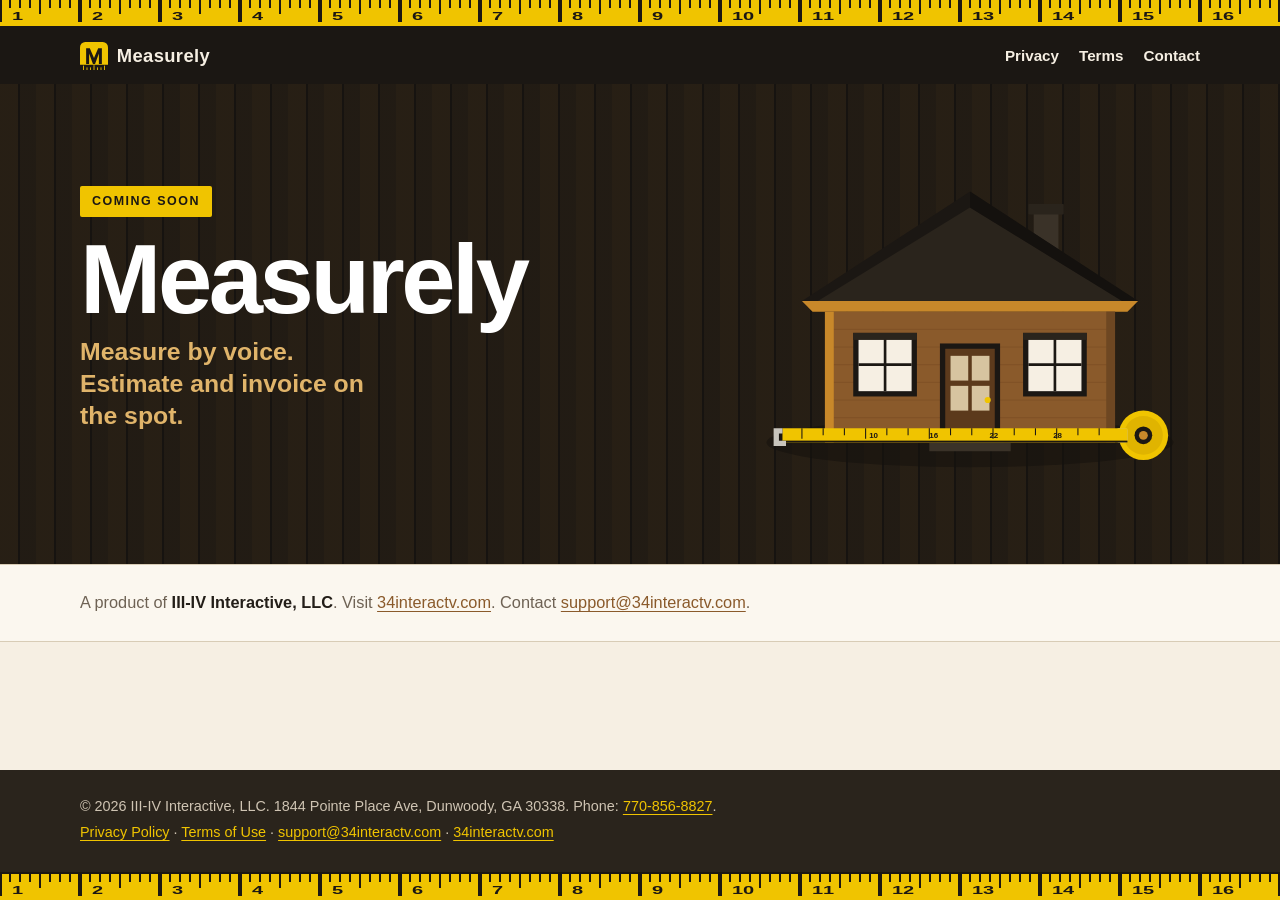
==== index.html @ d39fca2f "Add Measurely holding site. Static coming-soon pages for measurelypro.com, published by III-IV Inter" ====
<!DOCTYPE html>
<html lang="en">
<head>
<meta charset="utf-8">
<meta name="viewport" content="width=device-width, initial-scale=1">
<meta name="theme-color" content="#1b1713">
<meta http-equiv="Content-Security-Policy" content="default-src 'self'; style-src 'self'; img-src 'self'; base-uri 'self'; form-action 'none'">
<link rel="icon" href="favicon.svg" type="image/svg+xml">
<link rel="stylesheet" href="style.css">

<title>Measurely — Coming soon | III-IV Interactive, LLC</title>
<meta name="description" content="Measure by voice. Estimate and invoice on the spot. Measurely is coming soon from III-IV Interactive, LLC.">
<link rel="canonical" href="https://measurelypro.com/">
<meta property="og:type" content="website">
<meta property="og:site_name" content="Measurely">
<meta property="og:title" content="Measurely — Coming soon">
<meta property="og:description" content="Measure by voice. Estimate and invoice on the spot.">
<meta property="og:url" content="https://measurelypro.com/">
</head>
<body>
<a class="skip" href="#main">Skip to content</a>
<div class="ruler" aria-hidden="true"></div>
<header>
  <div class="wrap">
    <a class="brand" href="index.html">
      <img class="mark" src="favicon.svg" alt="">
      Measurely
    </a>
    <nav aria-label="Site">
      <a href="privacy.html">Privacy</a>
      <a href="terms.html">Terms</a>
      <a href="mailto:support@34interactv.com">Contact</a>
    </nav>
  </div>
</header>

<section class="hero">
  <div class="wrap hero-grid">
    <div>
      <p class="eyebrow">Coming soon</p>
      <h1>Measurely</h1>
      <p class="tagline">Measure by voice. Estimate and invoice on the spot.</p>
    </div>
    <div class="hero-art">
      <img src="img/hero.svg" width="520" height="420" alt="A house with a tape measure laid along its foundation.">
    </div>
  </div>
</section>
<main id="main" class="band">
  <div class="wrap">
    <p>A product of <strong>III-IV Interactive, LLC</strong>. Visit <a href="https://34interactv.com">34interactv.com</a>. Contact <a href="mailto:support@34interactv.com">support@34interactv.com</a>.</p>
  </div>
</main>
<footer>
  <div class="wrap">
    <p>&copy; 2026 III-IV Interactive, LLC. 1844 Pointe Place Ave, Dunwoody, GA 30338. Phone: <a href="tel:+17708568827">770-856-8827</a>.</p>
    <p><a href="privacy.html">Privacy Policy</a> &middot; <a href="terms.html">Terms of Use</a> &middot; <a href="mailto:support@34interactv.com">support@34interactv.com</a> &middot; <a href="https://34interactv.com">34interactv.com</a></p>
  </div>
</footer>
<div class="ruler bottom" aria-hidden="true"></div>

</body>
</html>
---- style.css ----
/* Measurely holding site — III-IV Interactive, LLC */
:root{
  --charcoal:#1b1713;
  --charcoal-2:#2a241c;
  --ink:#231e18;
  --cream:#f6efe3;
  --paper:#fbf7ef;
  --wood:#8a5a2b;
  --amber:#c8882a;
  --amber-light:#e0b46a;
  --yellow:#f0c400;
  --muted:#6e6254;
  --line:#d8ccb6;
  --max:1120px;
}
*{box-sizing:border-box}
html{scroll-behavior:smooth}
html,body{margin:0;padding:0}
body{
  font-family:"Segoe UI","Helvetica Neue",Helvetica,Arial,sans-serif;
  color:var(--ink);
  background:var(--cream);
  line-height:1.55;
  min-height:100vh;
  display:flex;
  flex-direction:column;
}
img{max-width:100%;height:auto;display:block}
a{color:var(--wood);text-underline-offset:3px}
a:hover{color:var(--charcoal)}
a:focus-visible,button:focus-visible{
  outline:3px solid var(--yellow);
  outline-offset:3px;
}
.skip{
  position:absolute;left:-999px;top:0;
  background:var(--yellow);color:var(--charcoal);padding:.5rem 1rem;z-index:10;
}
.skip:focus{left:8px;top:8px}
.wrap{width:min(var(--max), calc(100% - 2.4rem));margin:0 auto}

/* Tape-measure ruler strip */
.ruler{
  height:28px;
  background-color:var(--yellow);
  background-image:url("img/ruler.svg");
  background-repeat:repeat-x;
  background-size:auto 28px;
  background-position:left top;
  border-bottom:2px solid var(--charcoal);
  flex-shrink:0;
}
.ruler.bottom{border-bottom:0;border-top:2px solid var(--charcoal)}

/* Header */
header{
  background:var(--charcoal);
  color:var(--cream);
  padding:.85rem 0;
}
header .wrap{display:flex;align-items:center;justify-content:space-between;gap:1rem;flex-wrap:wrap}
.brand{
  color:var(--cream);text-decoration:none;font-weight:800;letter-spacing:.02em;
  font-size:1.15rem;display:inline-flex;align-items:center;gap:.55rem;
}
.brand .mark{
  width:28px;height:28px;display:block;flex-shrink:0;
}
.brand:hover{color:var(--yellow)}
nav{display:flex;gap:1.25rem;flex-wrap:wrap}
nav a{color:var(--cream);text-decoration:none;font-weight:600;font-size:.95rem}
nav a:hover,nav a[aria-current="page"]{color:var(--yellow)}

/* Hero */
.hero{
  background-color:var(--charcoal);
  background-image:
    repeating-linear-gradient(
      90deg,
      rgba(200,136,42,.07) 0 18px,
      rgba(0,0,0,.18) 18px 20px,
      rgba(200,136,42,.04) 20px 36px
    );
  color:var(--cream);
  padding:3.2rem 0 3.6rem;
}
.hero-grid{
  display:grid;
  grid-template-columns:1.15fr .85fr;
  gap:2.4rem;
  align-items:center;
}
.eyebrow{
  display:inline-block;
  background:var(--yellow);
  color:var(--charcoal);
  font-weight:800;
  letter-spacing:.12em;
  text-transform:uppercase;
  font-size:.78rem;
  padding:.35rem .75rem;
  border-radius:2px;
  margin:0 0 1.1rem;
}
h1{
  font-weight:800;
  letter-spacing:-.035em;
  font-size:clamp(3rem, 9vw, 6.1rem);
  line-height:.92;
  margin:0 0 .7rem;
  color:#fff;
}
.tagline{
  font-size:clamp(1.15rem, 2.4vw, 1.55rem);
  font-weight:600;
  color:var(--amber-light);
  margin:0 0 1.4rem;
  max-width:22ch;
  line-height:1.3;
}
.hero-art{justify-self:center;width:min(100%,480px)}
.hero-art svg,.hero-art img{width:100%;height:auto}

/* Publisher band */
.band{
  background:var(--paper);
  border-top:1px solid var(--line);
  border-bottom:1px solid var(--line);
  padding:1.6rem 0;
}
.band p{margin:0;color:var(--muted);font-size:1.02rem}
.band strong{color:var(--ink);font-weight:700}

/* Legal pages */
main.page{flex:1;padding:2.4rem 0 3.5rem}
main.page h1{
  color:var(--charcoal);
  font-size:clamp(2rem, 5vw, 3rem);
  margin:0 0 .4rem;
  letter-spacing:-.03em;
}
.lede{color:var(--muted);margin:0 0 1.6rem}
main.page h2{font-size:1.15rem;margin:1.8rem 0 .5rem;color:var(--charcoal)}
main.page p{max-width:62ch;margin:0 0 1rem}
.updated{color:var(--muted);font-size:.92rem}

/* Footer — same factual pattern as 34interactv.com */
footer{
  margin-top:auto;
  background:var(--charcoal-2);
  color:#cfc4b3;
  font-size:.9rem;
  padding:1.3rem 0 1.5rem;
}
footer p{margin:.3em 0}
footer a{color:var(--yellow)}
footer a:hover{color:#fff}

/* 404 */
.notfound{padding:4rem 0 5rem;text-align:center}
.notfound h1{color:var(--charcoal);font-size:clamp(2.4rem,6vw,4rem)}

@media (max-width:800px){
  .hero{padding:2.2rem 0 2.4rem}
  .hero-grid{grid-template-columns:1fr;gap:1.6rem}
  .hero-art{order:-1;width:min(100%,340px)}
  h1{font-size:clamp(2.6rem,14vw,4.2rem)}
  .tagline{max-width:none}
}
@media (prefers-reduced-motion:reduce){
  html{scroll-behavior:auto}
}
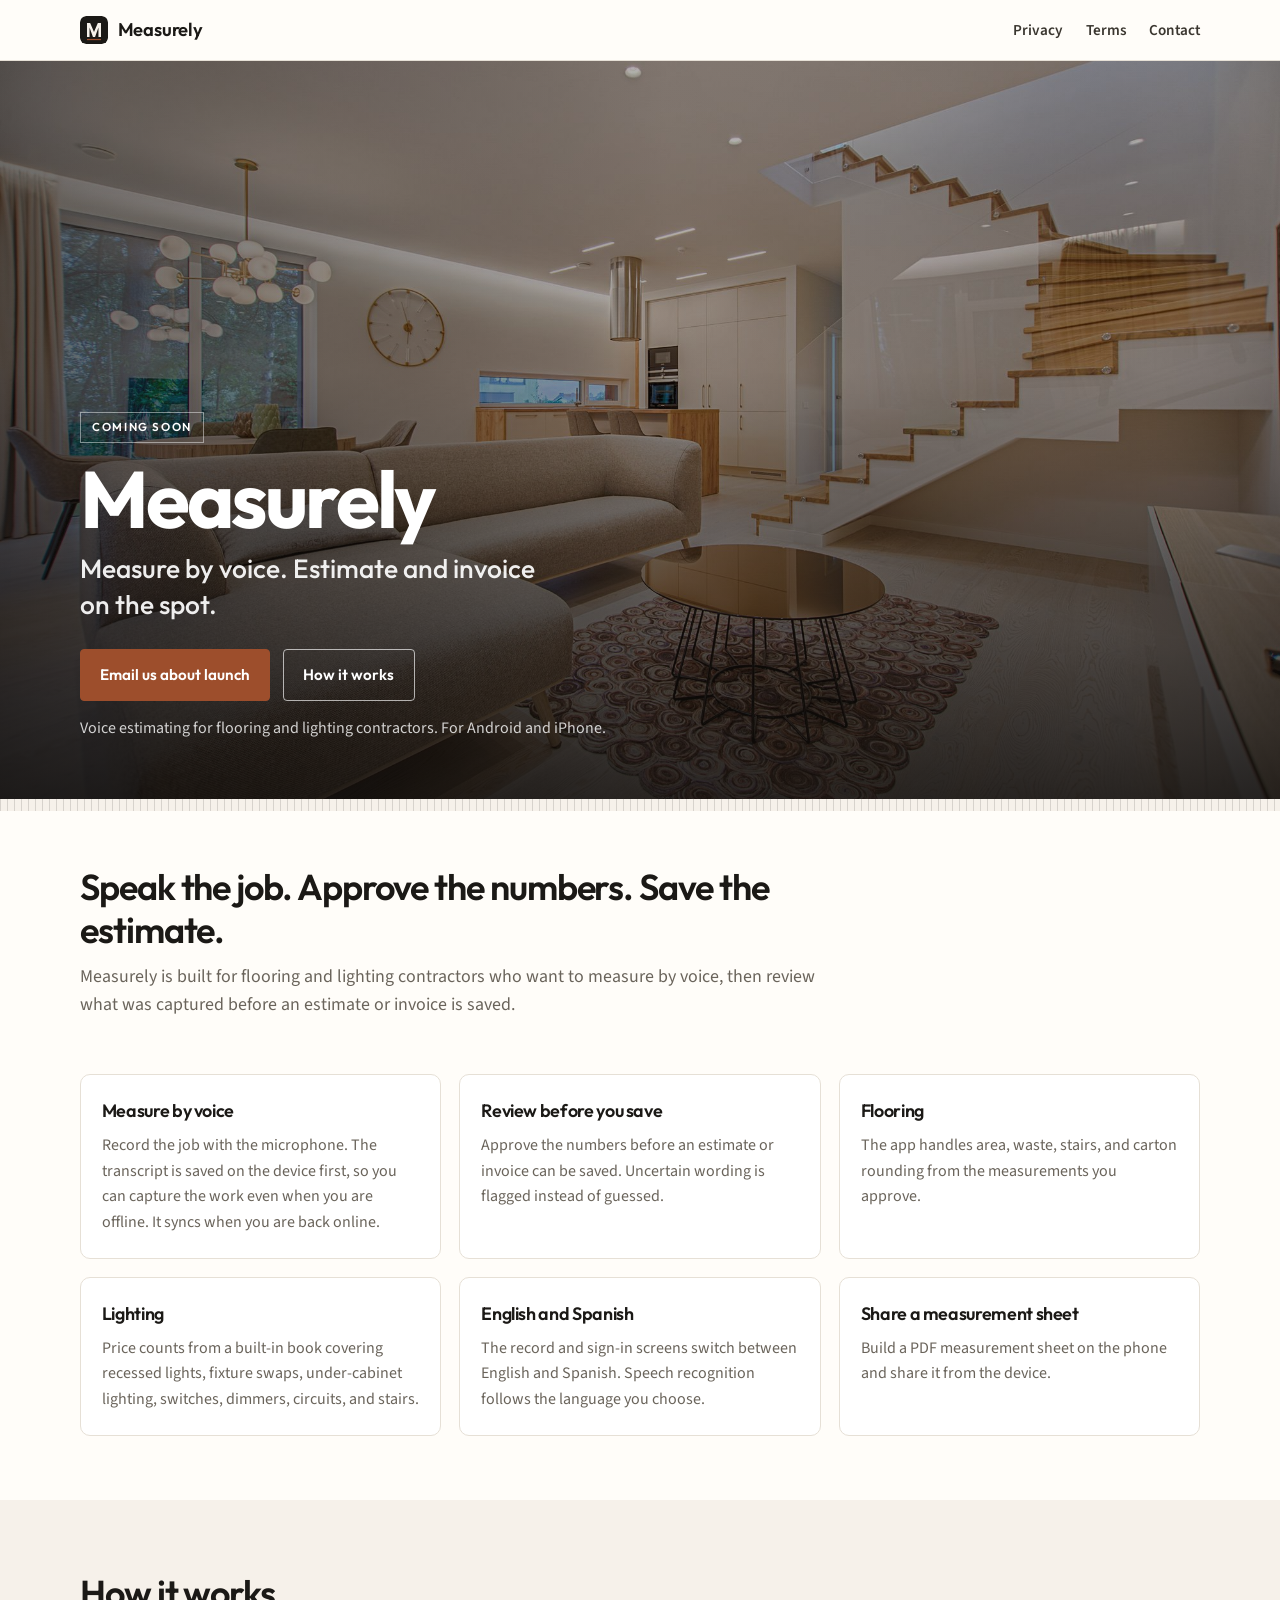
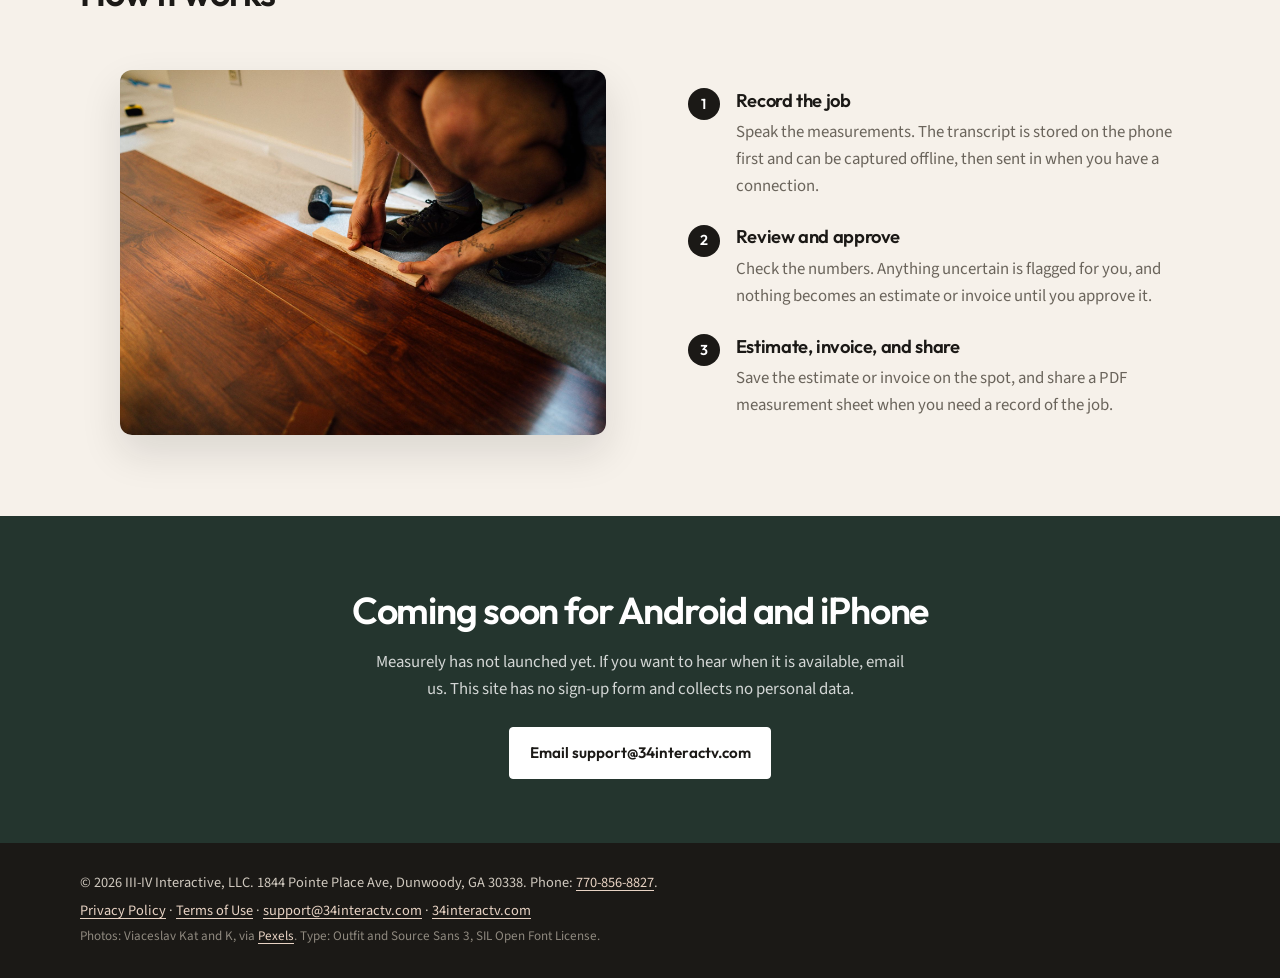
==== commit fcb959d2: "Redesign the Measurely holding site. Replace the tape-measure-heavy holding page with a calmer contr" ====
--- a/index.html
+++ b/index.html
@@ -3,23 +3,23 @@
 <head>
 <meta charset="utf-8">
 <meta name="viewport" content="width=device-width, initial-scale=1">
-<meta name="theme-color" content="#1b1713">
-<meta http-equiv="Content-Security-Policy" content="default-src 'self'; style-src 'self'; img-src 'self'; base-uri 'self'; form-action 'none'">
+<meta name="theme-color" content="#1b1916">
+<meta http-equiv="Content-Security-Policy" content="default-src 'self'; style-src 'self'; img-src 'self'; font-src 'self'; base-uri 'self'; form-action 'none'">
 <link rel="icon" href="favicon.svg" type="image/svg+xml">
 <link rel="stylesheet" href="style.css">
 
 <title>Measurely — Coming soon | III-IV Interactive, LLC</title>
-<meta name="description" content="Measure by voice. Estimate and invoice on the spot. Measurely is coming soon from III-IV Interactive, LLC.">
+<meta name="description" content="Voice estimating for flooring and lighting contractors. Measure by voice. Estimate and invoice on the spot. Coming soon from III-IV Interactive, LLC.">
 <link rel="canonical" href="https://measurelypro.com/">
 <meta property="og:type" content="website">
 <meta property="og:site_name" content="Measurely">
 <meta property="og:title" content="Measurely — Coming soon">
-<meta property="og:description" content="Measure by voice. Estimate and invoice on the spot.">
+<meta property="og:description" content="Voice estimating for flooring and lighting contractors. Measure by voice. Estimate and invoice on the spot.">
 <meta property="og:url" content="https://measurelypro.com/">
+<meta property="og:image" content="https://measurelypro.com/img/hero-interior.jpg">
 </head>
 <body>
 <a class="skip" href="#main">Skip to content</a>
-<div class="ruler" aria-hidden="true"></div>
 <header>
   <div class="wrap">
     <a class="brand" href="index.html">
@@ -35,29 +35,102 @@
 </header>
 
 <section class="hero">
-  <div class="wrap hero-grid">
-    <div>
-      <p class="eyebrow">Coming soon</p>
-      <h1>Measurely</h1>
-      <p class="tagline">Measure by voice. Estimate and invoice on the spot.</p>
+  <img src="img/hero-interior.jpg" alt="A modern living room with light wood floors, a staircase, and recessed lighting." width="2000" height="1286">
+  <div class="wrap">
+    <p class="eyebrow">Coming soon</p>
+    <h1>Measurely</h1>
+    <p class="tagline">Measure by voice. Estimate and invoice on the spot.</p>
+    <div class="hero-actions">
+      <a class="btn" href="mailto:support@34interactv.com?subject=Measurely%20launch%20news">Email us about launch</a>
+      <a class="btn ghost" href="#how">How it works</a>
     </div>
-    <div class="hero-art">
-      <img src="img/hero.svg" width="520" height="420" alt="A house with a tape measure laid along its foundation.">
-    </div>
+    <p class="sub">Voice estimating for flooring and lighting contractors. For Android and iPhone.</p>
   </div>
 </section>
-<main id="main" class="band">
-  <div class="wrap">
-    <p>A product of <strong>III-IV Interactive, LLC</strong>. Visit <a href="https://34interactv.com">34interactv.com</a>. Contact <a href="mailto:support@34interactv.com">support@34interactv.com</a>.</p>
-  </div>
+<div class="tick" aria-hidden="true"></div>
+<main id="main">
+  <section class="intro">
+    <div class="wrap">
+      <h2>Speak the job. Approve the numbers. Save the estimate.</h2>
+      <p>Measurely is built for flooring and lighting contractors who want to measure by voice, then review what was captured before an estimate or invoice is saved.</p>
+    </div>
+  </section>
+  <section class="features">
+    <div class="wrap grid">
+      <article class="card">
+        <h3>Measure by voice</h3>
+        <p>Record the job with the microphone. The transcript is saved on the device first, so you can capture the work even when you are offline. It syncs when you are back online.</p>
+      </article>
+      <article class="card">
+        <h3>Review before you save</h3>
+        <p>Approve the numbers before an estimate or invoice can be saved. Uncertain wording is flagged instead of guessed.</p>
+      </article>
+      <article class="card">
+        <h3>Flooring</h3>
+        <p>The app handles area, waste, stairs, and carton rounding from the measurements you approve.</p>
+      </article>
+      <article class="card">
+        <h3>Lighting</h3>
+        <p>Price counts from a built-in book covering recessed lights, fixture swaps, under-cabinet lighting, switches, dimmers, circuits, and stairs.</p>
+      </article>
+      <article class="card">
+        <h3>English and Spanish</h3>
+        <p>The record and sign-in screens switch between English and Spanish. Speech recognition follows the language you choose.</p>
+      </article>
+      <article class="card">
+        <h3>Share a measurement sheet</h3>
+        <p>Build a PDF measurement sheet on the phone and share it from the device.</p>
+      </article>
+    </div>
+  </section>
+  <section class="how" id="how">
+    <div class="wrap">
+      <h2>How it works</h2>
+      <div class="how-grid">
+        <figure class="how-photo">
+          <img src="img/flooring-install.jpg" alt="A contractor setting a hardwood plank during a floor installation." width="2000" height="1333">
+        </figure>
+        <ol class="steps">
+          <li>
+            <span class="num" aria-hidden="true">1</span>
+            <div>
+              <h3>Record the job</h3>
+              <p>Speak the measurements. The transcript is stored on the phone first and can be captured offline, then sent in when you have a connection.</p>
+            </div>
+          </li>
+          <li>
+            <span class="num" aria-hidden="true">2</span>
+            <div>
+              <h3>Review and approve</h3>
+              <p>Check the numbers. Anything uncertain is flagged for you, and nothing becomes an estimate or invoice until you approve it.</p>
+            </div>
+          </li>
+          <li>
+            <span class="num" aria-hidden="true">3</span>
+            <div>
+              <h3>Estimate, invoice, and share</h3>
+              <p>Save the estimate or invoice on the spot, and share a PDF measurement sheet when you need a record of the job.</p>
+            </div>
+          </li>
+        </ol>
+      </div>
+    </div>
+  </section>
+  <section class="cta">
+    <div class="wrap">
+      <h2>Coming soon for Android and iPhone</h2>
+      <p>Measurely has not launched yet. If you want to hear when it is available, email us. This site has no sign-up form and collects no personal data.</p>
+      <a class="btn" href="mailto:support@34interactv.com?subject=Measurely%20launch%20news">Email support@34interactv.com</a>
+    </div>
+  </section>
 </main>
 <footer>
   <div class="wrap">
     <p>&copy; 2026 III-IV Interactive, LLC. 1844 Pointe Place Ave, Dunwoody, GA 30338. Phone: <a href="tel:+17708568827">770-856-8827</a>.</p>
     <p><a href="privacy.html">Privacy Policy</a> &middot; <a href="terms.html">Terms of Use</a> &middot; <a href="mailto:support@34interactv.com">support@34interactv.com</a> &middot; <a href="https://34interactv.com">34interactv.com</a></p>
+    <p class="credits">Photos: Viaceslav Kat and K, via <a href="https://www.pexels.com">Pexels</a>. Type: Outfit and Source Sans 3, SIL Open Font License.</p>
   </div>
 </footer>
-<div class="ruler bottom" aria-hidden="true"></div>
 
 </body>
 </html>
--- a/style.css
+++ b/style.css
@@ -1,170 +1,315 @@
-/* Measurely holding site — III-IV Interactive, LLC */
+/* Measurely — III-IV Interactive, LLC */
+@font-face{font-family:Outfit;src:url("fonts/outfit-latin-400-normal.woff2") format("woff2");font-weight:400;font-style:normal;font-display:swap}
+@font-face{font-family:Outfit;src:url("fonts/outfit-latin-500-normal.woff2") format("woff2");font-weight:500;font-style:normal;font-display:swap}
+@font-face{font-family:Outfit;src:url("fonts/outfit-latin-600-normal.woff2") format("woff2");font-weight:600;font-style:normal;font-display:swap}
+@font-face{font-family:Outfit;src:url("fonts/outfit-latin-700-normal.woff2") format("woff2");font-weight:700;font-style:normal;font-display:swap}
+@font-face{font-family:"Source Sans 3";src:url("fonts/source-sans-3-latin-400-normal.woff2") format("woff2");font-weight:400;font-style:normal;font-display:swap}
+@font-face{font-family:"Source Sans 3";src:url("fonts/source-sans-3-latin-600-normal.woff2") format("woff2");font-weight:600;font-style:normal;font-display:swap}
+
 :root{
-  --charcoal:#1b1713;
-  --charcoal-2:#2a241c;
-  --ink:#231e18;
-  --cream:#f6efe3;
-  --paper:#fbf7ef;
-  --wood:#8a5a2b;
-  --amber:#c8882a;
-  --amber-light:#e0b46a;
-  --yellow:#f0c400;
-  --muted:#6e6254;
-  --line:#d8ccb6;
+  --ink:#1b1916;
+  --ink-soft:#3a362f;
+  --muted:#6a645b;
+  --cream:#f6f1ea;
+  --paper:#fffdf9;
+  --card:#ffffff;
+  --line:#e6e0d6;
+  --clay:#9d4e2c;
+  --clay-dark:#7c3c21;
+  --forest:#24352e;
   --max:1120px;
 }
 *{box-sizing:border-box}
 html{scroll-behavior:smooth}
 html,body{margin:0;padding:0}
 body{
-  font-family:"Segoe UI","Helvetica Neue",Helvetica,Arial,sans-serif;
+  font-family:"Source Sans 3","Segoe UI","Helvetica Neue",Helvetica,Arial,sans-serif;
   color:var(--ink);
   background:var(--cream);
-  line-height:1.55;
+  line-height:1.6;
   min-height:100vh;
   display:flex;
   flex-direction:column;
+  font-size:1.05rem;
 }
 img{max-width:100%;height:auto;display:block}
-a{color:var(--wood);text-underline-offset:3px}
-a:hover{color:var(--charcoal)}
-a:focus-visible,button:focus-visible{
-  outline:3px solid var(--yellow);
+a{color:var(--clay);text-underline-offset:3px}
+a:hover{color:var(--clay-dark)}
+a:focus-visible,.btn:focus-visible{
+  outline:3px solid var(--clay);
   outline-offset:3px;
 }
 .skip{
-  position:absolute;left:-999px;top:0;
-  background:var(--yellow);color:var(--charcoal);padding:.5rem 1rem;z-index:10;
+  position:absolute;left:-999px;top:0;z-index:20;
+  background:var(--ink);color:#fff;padding:.5rem 1rem;
 }
 .skip:focus{left:8px;top:8px}
-.wrap{width:min(var(--max), calc(100% - 2.4rem));margin:0 auto}
-
-/* Tape-measure ruler strip */
-.ruler{
-  height:28px;
-  background-color:var(--yellow);
-  background-image:url("img/ruler.svg");
-  background-repeat:repeat-x;
-  background-size:auto 28px;
-  background-position:left top;
-  border-bottom:2px solid var(--charcoal);
-  flex-shrink:0;
-}
-.ruler.bottom{border-bottom:0;border-top:2px solid var(--charcoal)}
+.wrap{width:min(var(--max), calc(100% - 2.5rem));margin:0 auto}
 
 /* Header */
 header{
-  background:var(--charcoal);
-  color:var(--cream);
-  padding:.85rem 0;
+  background:var(--paper);
+  border-bottom:1px solid var(--line);
+  padding:.95rem 0;
 }
 header .wrap{display:flex;align-items:center;justify-content:space-between;gap:1rem;flex-wrap:wrap}
 .brand{
-  color:var(--cream);text-decoration:none;font-weight:800;letter-spacing:.02em;
-  font-size:1.15rem;display:inline-flex;align-items:center;gap:.55rem;
-}
+  display:inline-flex;align-items:center;gap:.6rem;
+  font-family:Outfit,sans-serif;
+  font-weight:600;font-size:1.15rem;letter-spacing:-.01em;
+  color:var(--ink);text-decoration:none;
+}
+.brand:hover{color:var(--ink)}
 .brand .mark{
-  width:28px;height:28px;display:block;flex-shrink:0;
-}
-.brand:hover{color:var(--yellow)}
-nav{display:flex;gap:1.25rem;flex-wrap:wrap}
-nav a{color:var(--cream);text-decoration:none;font-weight:600;font-size:.95rem}
-nav a:hover,nav a[aria-current="page"]{color:var(--yellow)}
+  width:28px;height:28px;border-radius:6px;display:block;flex-shrink:0;
+}
+nav{display:flex;gap:1.4rem;flex-wrap:wrap}
+nav a{
+  color:var(--ink-soft);text-decoration:none;
+  font-weight:600;font-size:.95rem;
+}
+nav a:hover,nav a[aria-current="page"]{color:var(--clay)}
 
 /* Hero */
 .hero{
-  background-color:var(--charcoal);
-  background-image:
-    repeating-linear-gradient(
-      90deg,
-      rgba(200,136,42,.07) 0 18px,
-      rgba(0,0,0,.18) 18px 20px,
-      rgba(200,136,42,.04) 20px 36px
-    );
-  color:var(--cream);
-  padding:3.2rem 0 3.6rem;
-}
-.hero-grid{
-  display:grid;
-  grid-template-columns:1.15fr .85fr;
-  gap:2.4rem;
-  align-items:center;
-}
+  position:relative;
+  min-height:min(82vh, 760px);
+  display:flex;
+  align-items:flex-end;
+  color:#fff;
+  background:#16120e;
+}
+.hero img{
+  position:absolute;inset:0;width:100%;height:100%;
+  object-fit:cover;object-position:center 60%;
+}
+.hero::after{
+  content:"";
+  position:absolute;inset:0;
+  background:
+    linear-gradient(180deg, rgba(16,13,10,.18) 0%, rgba(16,13,10,.22) 42%, rgba(16,13,10,.84) 100%),
+    linear-gradient(90deg, rgba(16,13,10,.52) 0%, rgba(16,13,10,.16) 52%, rgba(16,13,10,.2) 100%);
+}
+.hero .wrap{position:relative;z-index:1;padding:5.5rem 0 3.6rem}
 .eyebrow{
   display:inline-block;
-  background:var(--yellow);
-  color:var(--charcoal);
-  font-weight:800;
-  letter-spacing:.12em;
+  font-family:Outfit,sans-serif;
+  font-weight:600;
+  letter-spacing:.14em;
   text-transform:uppercase;
-  font-size:.78rem;
-  padding:.35rem .75rem;
-  border-radius:2px;
-  margin:0 0 1.1rem;
-}
-h1{
-  font-weight:800;
-  letter-spacing:-.035em;
-  font-size:clamp(3rem, 9vw, 6.1rem);
-  line-height:.92;
+  font-size:.72rem;
+  color:#fff;
+  border:1px solid rgba(255,255,255,.45);
+  padding:.32rem .7rem;
+  margin:0 0 1.15rem;
+}
+.hero h1{
+  font-family:Outfit,sans-serif;
+  font-weight:700;
+  letter-spacing:-.04em;
+  font-size:clamp(2.8rem, 7vw, 5rem);
+  line-height:.95;
+  margin:0 0 .85rem;
+  color:#fff;
+}
+.tagline{
+  font-family:Outfit,sans-serif;
+  font-weight:500;
+  font-size:clamp(1.2rem, 2.4vw, 1.65rem);
+  line-height:1.35;
+  max-width:18em;
+  margin:0 0 1.7rem;
+  color:rgba(255,255,255,.92);
+}
+.hero-actions{display:flex;flex-wrap:wrap;gap:.8rem;align-items:center}
+.sub{
+  margin:.9rem 0 0;
+  color:rgba(255,255,255,.8);
+  font-size:1rem;
+  max-width:36em;
+}
+
+/* Buttons */
+.btn{
+  display:inline-block;
+  font-family:Outfit,sans-serif;
+  font-weight:600;
+  font-size:.95rem;
+  text-decoration:none;
+  padding:.8rem 1.2rem;
+  background:var(--clay);
+  color:#fff;
+  border-radius:4px;
+  border:1px solid var(--clay);
+}
+.btn:hover{background:var(--clay-dark);color:#fff;border-color:var(--clay-dark)}
+.btn.ghost{
+  background:transparent;
+  color:#fff;
+  border-color:rgba(255,255,255,.65);
+}
+.btn.ghost:hover{background:#fff;color:var(--ink);border-color:#fff}
+.btn.dark{
+  background:var(--ink);
+  border-color:var(--ink);
+  color:#fff;
+}
+.btn.dark:hover{background:#000;border-color:#000;color:#fff}
+
+/* One subtle ruler-tick accent */
+.tick{
+  height:12px;
+  background:
+    repeating-linear-gradient(90deg,
+      var(--ink) 0 1px,
+      transparent 1px 7px);
+  opacity:.14;
+  border:0;
+  margin:0;
+}
+
+/* Sections */
+.intro{
+  padding:3.4rem 0 2.2rem;
+  background:var(--paper);
+}
+.intro h2{
+  font-family:Outfit,sans-serif;
+  font-weight:600;
+  letter-spacing:-.03em;
+  font-size:clamp(1.7rem, 3.2vw, 2.25rem);
+  line-height:1.2;
   margin:0 0 .7rem;
-  color:#fff;
-}
-.tagline{
-  font-size:clamp(1.15rem, 2.4vw, 1.55rem);
-  font-weight:600;
-  color:var(--amber-light);
-  margin:0 0 1.4rem;
-  max-width:22ch;
-  line-height:1.3;
-}
-.hero-art{justify-self:center;width:min(100%,480px)}
-.hero-art svg,.hero-art img{width:100%;height:auto}
-
-/* Publisher band */
-.band{
-  background:var(--paper);
-  border-top:1px solid var(--line);
-  border-bottom:1px solid var(--line);
-  padding:1.6rem 0;
-}
-.band p{margin:0;color:var(--muted);font-size:1.02rem}
-.band strong{color:var(--ink);font-weight:700}
+  max-width:20em;
+}
+.intro p{margin:0;color:var(--muted);max-width:42em;font-size:1.12rem}
+
+.features{padding:1.2rem 0 4rem;background:var(--paper)}
+.grid{
+  display:grid;
+  grid-template-columns:repeat(3, 1fr);
+  gap:1.15rem;
+}
+.card{
+  background:var(--card);
+  border:1px solid var(--line);
+  border-radius:10px;
+  padding:1.35rem 1.3rem 1.4rem;
+}
+.card h3{
+  font-family:Outfit,sans-serif;
+  font-weight:600;
+  font-size:1.12rem;
+  letter-spacing:-.02em;
+  margin:0 0 .45rem;
+}
+.card p{margin:0;color:var(--muted);font-size:1rem}
+
+/* How it works */
+.how{
+  padding:4rem 0;
+  background:var(--cream);
+}
+.how h2{
+  font-family:Outfit,sans-serif;
+  font-weight:600;
+  letter-spacing:-.03em;
+  font-size:clamp(1.7rem, 3.2vw, 2.25rem);
+  margin:0 0 2rem;
+}
+.how-grid{
+  display:grid;
+  grid-template-columns:1.05fr .95fr;
+  gap:2.6rem;
+  align-items:center;
+}
+.how-photo{
+  border-radius:12px;
+  overflow:hidden;
+  box-shadow:0 18px 40px rgba(27,25,22,.12);
+}
+.how-photo img{width:100%;height:100%;object-fit:cover;aspect-ratio:4/3}
+.steps{list-style:none;margin:0;padding:0;display:flex;flex-direction:column;gap:1.4rem}
+.steps li{display:grid;grid-template-columns:auto 1fr;gap:.9rem 1rem}
+.num{
+  font-family:Outfit,sans-serif;
+  font-weight:600;
+  width:2rem;height:2rem;
+  border-radius:50%;
+  background:var(--ink);
+  color:#fff;
+  display:inline-flex;align-items:center;justify-content:center;
+  font-size:.9rem;
+  margin-top:.15rem;
+}
+.steps h3{
+  font-family:Outfit,sans-serif;
+  font-weight:600;
+  font-size:1.15rem;
+  letter-spacing:-.02em;
+  margin:0 0 .25rem;
+}
+.steps p{margin:0;color:var(--muted)}
+
+/* CTA */
+.cta{
+  background:var(--forest);
+  color:#efeae3;
+  padding:4rem 0;
+  text-align:center;
+}
+.cta h2{
+  font-family:Outfit,sans-serif;
+  font-weight:600;
+  letter-spacing:-.03em;
+  font-size:clamp(1.7rem, 3.2vw, 2.35rem);
+  color:#fff;
+  margin:0 0 .6rem;
+}
+.cta p{margin:0 auto 1.5rem;max-width:32em;color:rgba(255,255,255,.8)}
+.cta .btn{background:#fff;color:var(--ink);border-color:#fff}
+.cta .btn:hover{background:var(--cream);border-color:var(--cream);color:var(--ink)}
 
 /* Legal pages */
-main.page{flex:1;padding:2.4rem 0 3.5rem}
+main.page{flex:1;padding:3rem 0 4rem;background:var(--cream)}
 main.page h1{
-  color:var(--charcoal);
-  font-size:clamp(2rem, 5vw, 3rem);
+  font-family:Outfit,sans-serif;
+  font-weight:700;
+  letter-spacing:-.03em;
+  font-size:clamp(2rem, 5vw, 2.8rem);
   margin:0 0 .4rem;
-  letter-spacing:-.03em;
-}
-.lede{color:var(--muted);margin:0 0 1.6rem}
-main.page h2{font-size:1.15rem;margin:1.8rem 0 .5rem;color:var(--charcoal)}
+  color:var(--ink);
+}
+.lede,.updated{color:var(--muted);margin:0 0 1.5rem}
 main.page p{max-width:62ch;margin:0 0 1rem}
-.updated{color:var(--muted);font-size:.92rem}
-
-/* Footer — same factual pattern as 34interactv.com */
+.notfound{text-align:center;padding:4.5rem 0 5rem}
+.notfound p{margin-left:auto;margin-right:auto}
+
+/* Footer */
 footer{
   margin-top:auto;
-  background:var(--charcoal-2);
-  color:#cfc4b3;
+  background:var(--ink);
+  color:#cfc8be;
   font-size:.9rem;
-  padding:1.3rem 0 1.5rem;
+  padding:1.5rem 0 1.7rem;
 }
 footer p{margin:.3em 0}
-footer a{color:var(--yellow)}
+footer a{color:#e8d3c4}
 footer a:hover{color:#fff}
-
-/* 404 */
-.notfound{padding:4rem 0 5rem;text-align:center}
-.notfound h1{color:var(--charcoal);font-size:clamp(2.4rem,6vw,4rem)}
-
-@media (max-width:800px){
-  .hero{padding:2.2rem 0 2.4rem}
-  .hero-grid{grid-template-columns:1fr;gap:1.6rem}
-  .hero-art{order:-1;width:min(100%,340px)}
-  h1{font-size:clamp(2.6rem,14vw,4.2rem)}
+.credits{color:#8f897f;font-size:.82rem}
+
+@media (max-width:880px){
+  .grid{grid-template-columns:1fr 1fr}
+  .how-grid{grid-template-columns:1fr;gap:1.6rem}
+  .hero{min-height:70vh}
+  .hero .wrap{padding:4rem 0 2.6rem}
+}
+@media (max-width:620px){
+  .grid{grid-template-columns:1fr}
+  nav{gap:1rem}
+  .hero{min-height:36rem}
+  .hero img{object-position:center 70%}
+  .hero .wrap{padding:3.2rem 0 2.2rem}
   .tagline{max-width:none}
 }
 @media (prefers-reduced-motion:reduce){
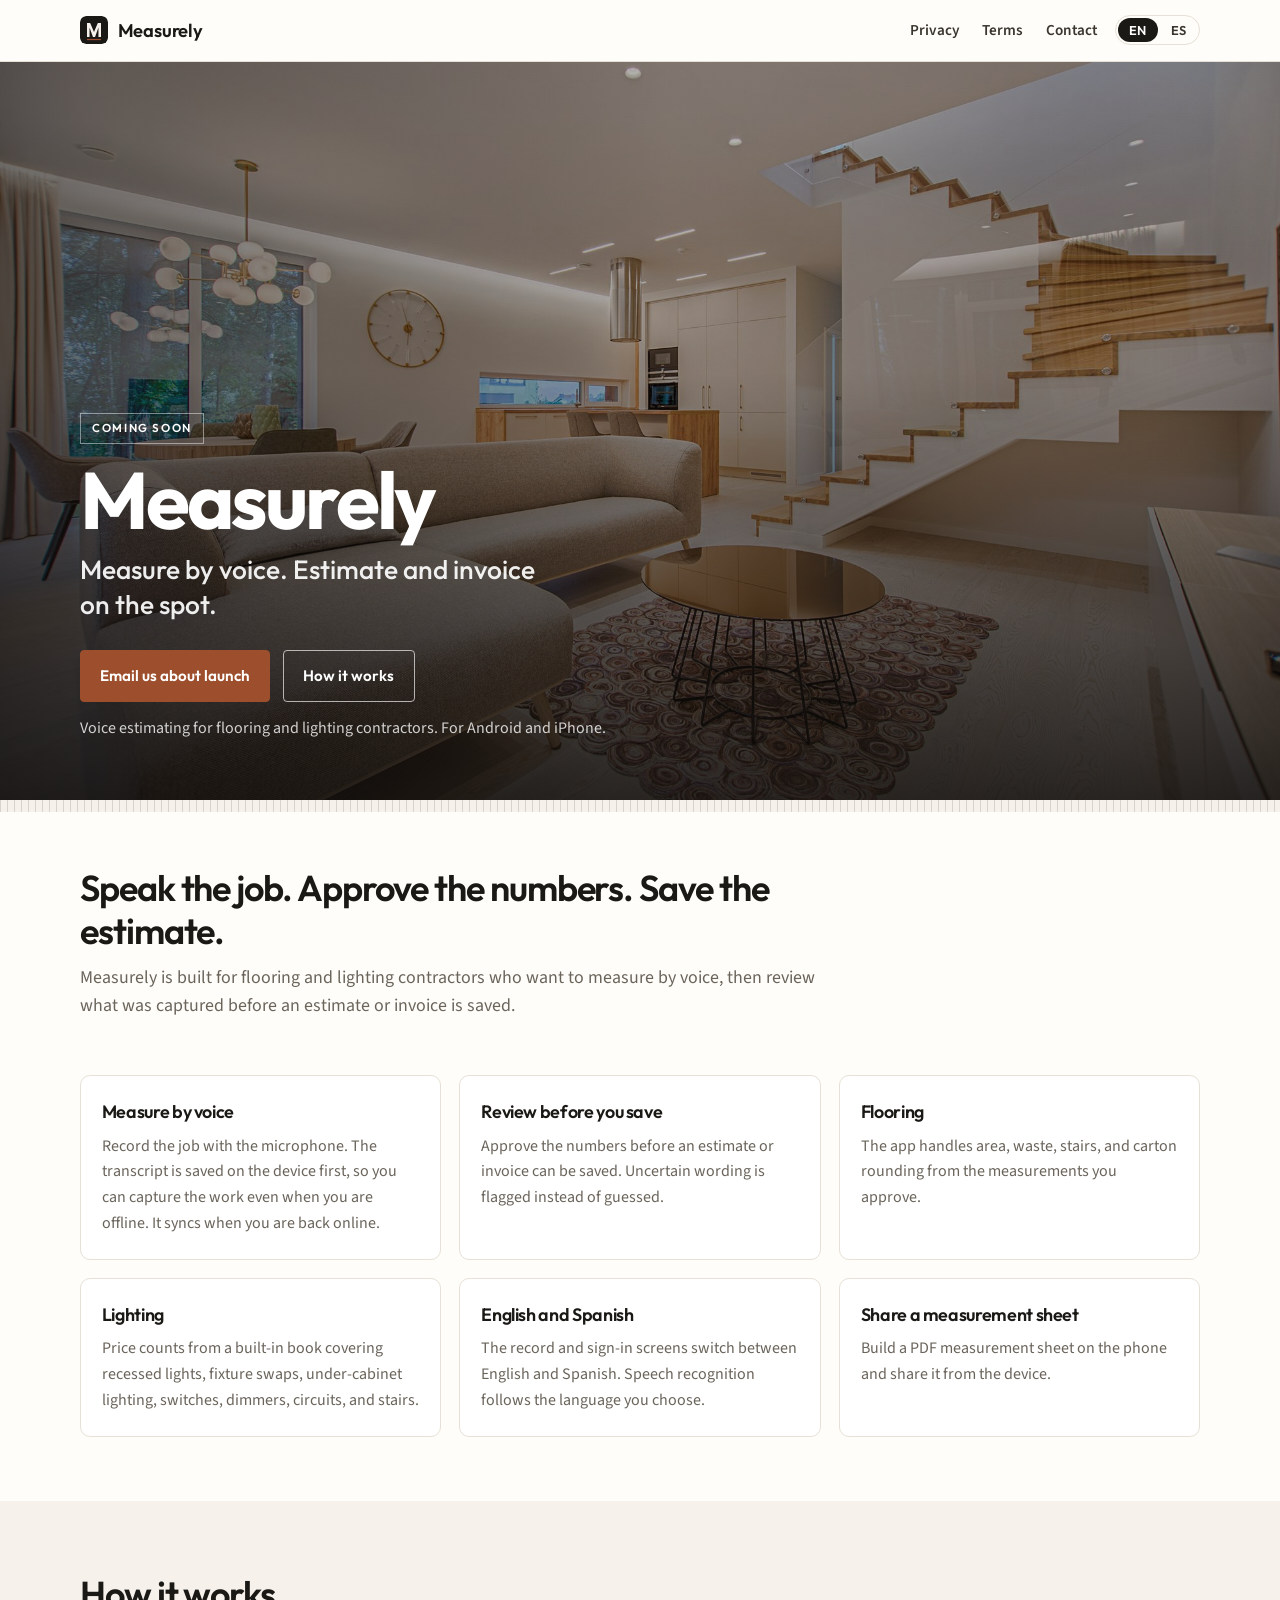
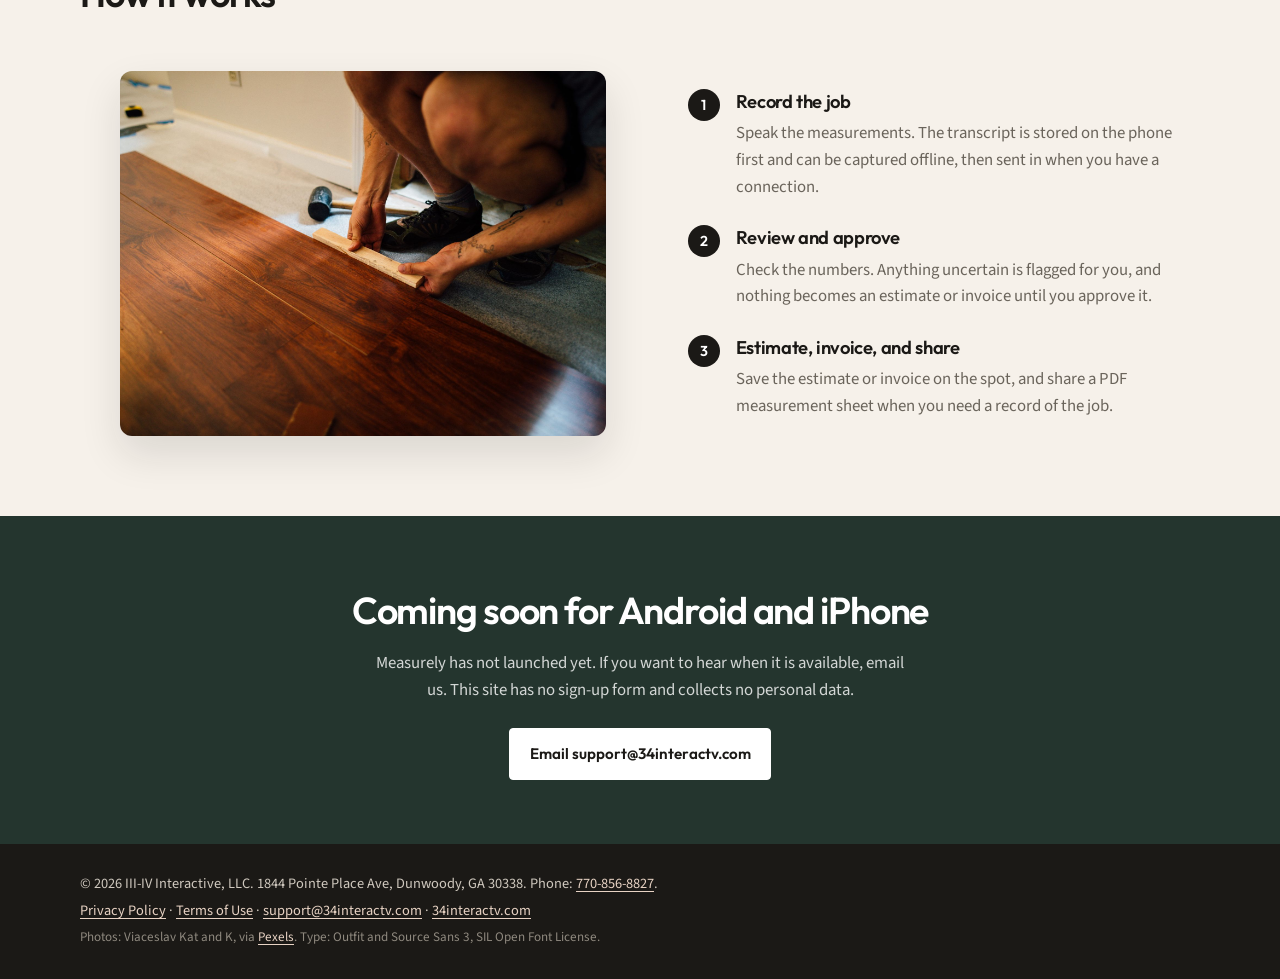
==== commit 0d0c7fe2: "Add Spanish pages and an EN/ES language switch. Publish a Latin American Spanish home page under /es" ====
--- a/index.html
+++ b/index.html
@@ -11,8 +11,13 @@
 <title>Measurely — Coming soon | III-IV Interactive, LLC</title>
 <meta name="description" content="Voice estimating for flooring and lighting contractors. Measure by voice. Estimate and invoice on the spot. Coming soon from III-IV Interactive, LLC.">
 <link rel="canonical" href="https://measurelypro.com/">
+<link rel="alternate" hreflang="en" href="https://measurelypro.com/">
+<link rel="alternate" hreflang="es" href="https://measurelypro.com/es/">
+<link rel="alternate" hreflang="x-default" href="https://measurelypro.com/">
 <meta property="og:type" content="website">
 <meta property="og:site_name" content="Measurely">
+<meta property="og:locale" content="en_US">
+<meta property="og:locale:alternate" content="es_419">
 <meta property="og:title" content="Measurely — Coming soon">
 <meta property="og:description" content="Voice estimating for flooring and lighting contractors. Measure by voice. Estimate and invoice on the spot.">
 <meta property="og:url" content="https://measurelypro.com/">
@@ -26,14 +31,19 @@
       <img class="mark" src="favicon.svg" alt="">
       Measurely
     </a>
-    <nav aria-label="Site">
-      <a href="privacy.html">Privacy</a>
-      <a href="terms.html">Terms</a>
-      <a href="mailto:support@34interactv.com">Contact</a>
-    </nav>
+    <div class="header-tools">
+      <nav aria-label="Site">
+        <a href="privacy.html">Privacy</a>
+        <a href="terms.html">Terms</a>
+        <a href="mailto:support@34interactv.com">Contact</a>
+      </nav>
+      <div class="lang-switch" role="navigation" aria-label="Language">
+        <a href="index.html" hreflang="en" lang="en" aria-current="true">EN</a>
+        <a href="es/index.html" hreflang="es" lang="es">ES</a>
+      </div>
+    </div>
   </div>
 </header>
-
 <section class="hero">
   <img src="img/hero-interior.jpg" alt="A modern living room with light wood floors, a staircase, and recessed lighting." width="2000" height="1286">
   <div class="wrap">
@@ -131,6 +141,5 @@
     <p class="credits">Photos: Viaceslav Kat and K, via <a href="https://www.pexels.com">Pexels</a>. Type: Outfit and Source Sans 3, SIL Open Font License.</p>
   </div>
 </footer>
-
 </body>
 </html>
--- a/style.css
+++ b/style.css
@@ -69,6 +69,23 @@
   font-weight:600;font-size:.95rem;
 }
 nav a:hover,nav a[aria-current="page"]{color:var(--clay)}
+.header-tools{display:flex;align-items:center;gap:1.15rem;flex-wrap:wrap}
+.lang-switch{
+  display:inline-flex;align-items:center;gap:2px;
+  font-family:Outfit,sans-serif;font-size:.8rem;font-weight:600;
+  border:1px solid var(--line);border-radius:999px;padding:2px;
+}
+.lang-switch a{
+  color:var(--ink-soft);text-decoration:none;
+  padding:.28rem .7rem;border-radius:999px;line-height:1.2;
+}
+.lang-switch a:hover{color:var(--ink);background:var(--cream)}
+.lang-switch a[aria-current]{background:var(--ink);color:#fff}
+.review-note{
+  background:#f3e6d8;border:1px solid #e0c8b0;border-radius:8px;
+  padding:1rem 1.15rem;margin:0 0 1.6rem;color:var(--ink);
+}
+.review-note p{margin:0;max-width:62ch}
 
 /* Hero */
 .hero{
